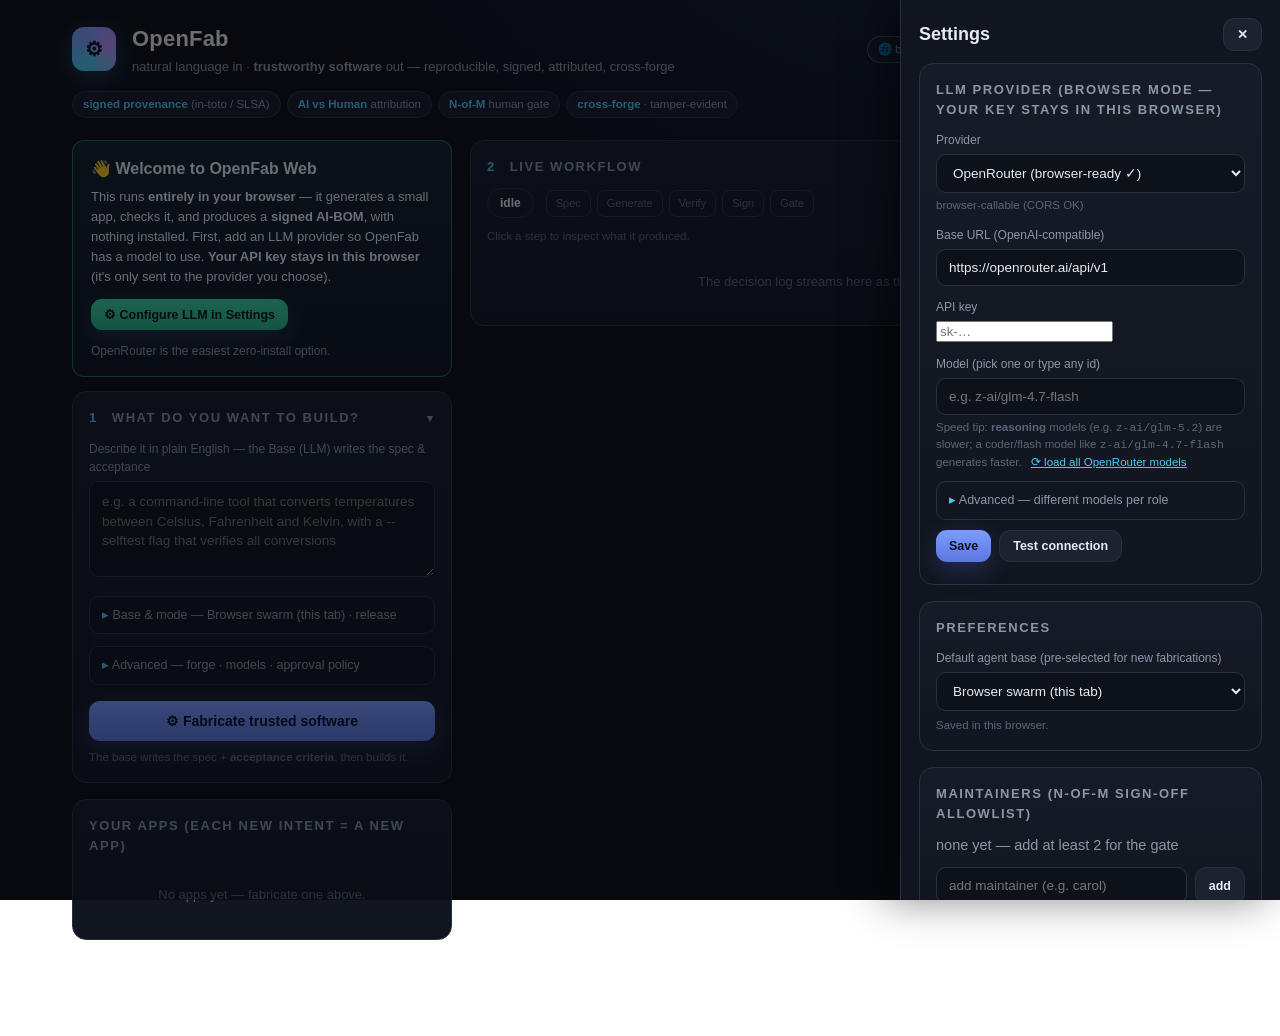
==== web/index.html @ 7bf07971 "feat(web): make Base & mode collapsible in step 1 The base+mode selectrow is now a collapsed <detail" ====
<!doctype html>
<html lang="en">
<head>
<meta charset="utf-8" />
<meta name="viewport" content="width=device-width, initial-scale=1" />
<title>OpenFab — the trusted software fab</title>
<link rel="stylesheet" href="style.css" />
</head>
<body>
<div class="wrap">
  <header class="top">
    <div class="logo">⚙</div>
    <div class="brand">
      <h1>OpenFab</h1>
      <p>natural language in · <b>trustworthy software</b> out — reproducible, signed, attributed, cross-forge</p>
    </div>
    <span class="modebadge" id="modebadge" title="How this OpenFab is running"></span>
    <a class="btn ghost sm" href="https://open-fab.ai" target="_blank" rel="noopener" title="Learn more about OpenFab" style="white-space:nowrap">open-fab.ai ↗</a>
    <button class="btn ghost sm" id="settingsbtn" type="button" title="LLM provider · maintainers · reputation">⚙ Settings</button>
  </header>
  <div class="chips" id="propchips">
    <span class="chip"><b>signed provenance</b> (in-toto / SLSA)</span>
    <span class="chip"><b>AI vs Human</b> attribution</span>
    <span class="chip"><b>N-of-M</b> human gate</span>
    <span class="chip"><b>cross-forge</b> · tamper-evident</span>
  </div>

  <div class="grid">
    <!-- LEFT: input -->
    <div>
      <div class="firstrun hidden" id="firstrun">
        <div class="fr-title">👋 Welcome to OpenFab Web</div>
        <div class="fr-body">This runs <b>entirely in your browser</b> — it generates a small app, checks it, and produces a <b>signed AI-BOM</b>, with nothing installed. First, add an LLM provider so OpenFab has a model to use. <b>Your API key stays in this browser</b> (it's only sent to the provider you choose).</div>
        <div class="fr-actions">
          <button class="btn ok sm" id="fr-open" type="button" style="width:auto">⚙ Configure LLM in Settings</button>
          <span class="fr-hint">OpenRouter is the easiest zero-install option.</span>
        </div>
      </div>
      <div class="card collapsible" id="buildcard">
        <h2><span class="n">1</span> What do you want to build?</h2>
        <label class="fld">Describe it in plain English — the Base (LLM) writes the spec &amp; acceptance</label>
        <textarea id="intent" placeholder="e.g. a command-line tool that converts temperatures between Celsius, Fahrenheit and Kelvin, with a --selftest flag that verifies all conversions"></textarea>

        <details class="adv" id="basemode" style="margin-top:12px">
          <summary>Base &amp; mode <span class="muted" id="basemodesum"></span></summary>
          <div class="advbody">
            <div class="selectrow">
              <div>
                <label class="fld">Agent base <span class="muted">(the swarm)</span> <span id="basebadge"></span></label>
                <select id="base"></select>
                <div class="hint" id="basehint"></div>
              </div>
              <div>
                <label class="fld">Mode</label>
                <select id="mode">
                  <option value="release" selected>Release — sign + gate + provenance</option>
                  <option value="draft">Draft — fast, un-attested</option>
                </select>
                <div class="hint" id="modehint"></div>
              </div>
            </div>
          </div>
        </details>

        <details class="adv" style="margin-top:12px">
          <summary>Advanced — forge · models · approval policy</summary>
          <div class="advbody">
            <div class="selectrow">
              <div>
                <label class="fld">Forge <span id="forgebadge"></span></label>
                <select id="forge"></select>
                <div class="hint" id="forgehint"></div>
              </div>
              <div>
                <label class="fld">Approval policy</label>
                <select id="gate">
                  <option value="solo">Solo — you approve your own release</option>
                  <option value="team">Team — 2 distinct maintainers (2-of-2)</option>
                  <option value="crowd">Crowd / untrusted agents — 2 maintainers gate</option>
                  <option value="none">None — provenance only, no human gate</option>
                </select>
                <div class="hint" id="gatehint"></div>
              </div>
            </div>
            <div class="selectrow" style="margin-top:12px">
              <div>
                <label class="fld">Spec-author model <span class="muted">(OpenFab)</span></label>
                <select id="authormodel"><option value="">default</option></select>
              </div>
              <div>
                <label class="fld">Base code-gen model <span class="muted">(the base)</span></label>
                <select id="basemodel"><option value="">default</option></select>
              </div>
            </div>
            <div class="hint" id="modelhint" style="margin-top:6px"></div>
          </div>
        </details>

        <button class="btn" id="run" style="margin-top:16px">⚙ Fabricate trusted software</button>
        <div class="hint" id="runhint" style="margin-top:8px" title="The base (LLM) authors the spec and its acceptance criteria from your intent, then builds it. Review the criteria in the Spec step of the live workflow.">The base writes the spec + <b>acceptance criteria</b>, then builds it.</div>
        <div class="baseprompt hidden" id="baseprompt"></div>
      </div>

      <div class="card">
        <h2>Your apps <span class="muted">(each new intent = a new app)</span></h2>
        <div id="apps"><div class="empty">No apps yet — fabricate one above.</div></div>
      </div>
    </div>

    <!-- RIGHT: workflow + product -->
    <div>
      <div class="card collapsible" id="flowcard">
        <h2><span class="n">2</span> Live workflow</h2>
        <div class="statusbar">
          <span class="pill" id="statuspill">idle</span>
          <div class="stepper" id="stepper">
            <span class="step" data-step="spec">Spec</span>
            <span class="step" data-step="generate">Generate</span>
            <span class="step" data-step="verify">Verify</span>
            <span class="step" data-step="sign">Sign</span>
            <span class="step" data-step="gate">Gate</span>
          </div>
        </div>
        <div class="hint" style="margin:-4px 0 8px" title="Inspect the spec, the generated files, the acceptance checks, the signatures, and the gate decision.">Click a step to inspect what it produced.</div>
        <div id="phasedetail" class="phasedetail hidden"></div>
        <div class="timeline" id="timeline"><div class="empty">The decision log streams here as the fab works.</div></div>
      </div>

      <div class="card collapsible hidden" id="productcard">
        <h2><span class="n">3</span> Try the product &amp; inspect its provenance</h2>

        <div class="panel-h">▶ Run the software</div>
        <div class="hint" style="margin:4px 0 10px" title="Web app → opens in your browser. CLI → runs in the policy-gated sandbox and shows its output.">Try it before you approve.</div>
        <button class="btn ok" id="runapp" type="button" style="width:auto">▶ Run the app</button>
        <div id="runappmsg" class="hint" style="margin-top:8px"></div>
        <div id="appframe" style="margin-top:10px"></div>
        <div id="trypresets" class="chips" style="margin:10px 0 0"></div>
        <details style="margin-top:8px">
          <summary class="muted" style="cursor:pointer">run a custom command</summary>
          <div style="display:flex; gap:8px; margin-top:8px">
            <input type="text" id="trycmd" placeholder="e.g. python3 app/convert.py 100 c2f" style="font-family:var(--mono); font-size:12px" />
            <button class="btn ghost sm" id="tryrun" type="button">▶ run</button>
          </div>
        </details>
        <pre class="code" id="tryout" style="display:none; margin-top:10px"></pre>

        <div class="publishrow hidden" id="publishrow">
          <div class="panel-h">📦 Publish <span class="muted">— the pushed repo is the durable, versioned record</span></div>
          <div style="display:flex; gap:8px; flex-wrap:wrap; margin-top:8px">
            <button class="btn ok sm" id="dlbundle" type="button" style="width:auto">⬇ Download bundle (code + attestation + SBOM)</button>
            <button class="btn sm" id="ghpushbtn" type="button" style="width:auto">⬆ Push to GitHub…</button>
            <button class="btn ghost sm" type="button" style="width:auto" disabled title="Planned — needs a CORS-enabled instance">Gitea/Forgejo (planned)</button>
          </div>
          <div id="ghpushform" class="hidden" style="margin-top:10px; display:flex; gap:8px; flex-wrap:wrap">
            <input type="text" id="ghowner" placeholder="owner" style="width:130px" />
            <input type="text" id="ghrepo" placeholder="repo" style="width:150px" />
            <input type="text" id="ghbranch" placeholder="branch (openfab)" style="width:140px" />
            <input type="password" id="ghtoken" placeholder="fine-grained PAT (never leaves this browser except to api.github.com)" style="flex:1; min-width:220px" autocomplete="off" />
            <button class="btn ok sm" id="ghpushgo" type="button" style="width:auto">Push</button>
          </div>
          <div class="hint" id="publishmsg" style="margin-top:6px"></div>
        </div>
        <hr style="border:none; border-top:1px solid var(--line); margin:16px 0" />
        <div class="repro" id="reprorow">
          <button class="btn ghost sm" id="reprobtn" type="button">⟳ Reproduce &amp; verify (sovereign proof)</button>
          <button class="btn ghost sm" id="openartifacts" type="button">📁 Open all artifacts</button>
          <span class="crit muted">re-run acceptance in the sandbox + re-verify signatures + hash the source — trust nothing, verify everything.</span>
        </div>
        <div class="panel-h" style="margin-top:4px">📦 Signed artifact bundle</div>
        <div class="explorer">
          <div class="arttree" id="arttree"></div>
          <div class="artdetail" id="artdetail"></div>
        </div>

        <hr style="border:none; border-top:1px solid var(--line); margin:16px 0" />
        <div class="panel-h">↻ Refine this app <span class="muted">— re-authors the spec &amp; rebuilds (v→v+1)</span></div>
        <input type="text" id="fbnote" placeholder='e.g. "also support Kelvin" or "print results to 2 decimals"' style="margin-top:8px" title="Your feedback folds into the intent; the LLM re-authors the acceptance criteria so the change is captured and tested, then rebuilds." />
        <button class="btn sm" id="refine" type="button" style="margin-top:10px; width:auto">↻ refine &amp; re-fabricate</button>
      </div>

      <div class="card hidden" id="draftcard">
        <h2><span class="n">⚡</span> Draft <span class="muted">— fast iteration, un-attested</span></h2>
        <div id="draftmsg" class="hint"></div>
        <div style="display:flex; gap:8px; flex-wrap:wrap; margin-top:12px">
          <button class="btn ok sm" id="draftrun" type="button" style="width:auto">▶ Run the app</button>
          <button class="btn ghost sm" id="dopenartifacts" type="button" style="width:auto">📁 Open all artifacts</button>
          <button class="btn sm" id="promote" type="button" style="width:auto">✅ Promote to signed release →</button>
        </div>
        <div id="draftframe" style="margin-top:10px"></div>
        <div class="hint" style="margin-top:10px" title="A draft is generated and acceptance-tested for fast feedback but carries no signature, no gate, and no provenance — iterate freely, nothing heavy fires. Promote runs the full trust ceremony once on the accepted result and produces the signed, gated release.">Drafts are <b>un-attested</b> — iterate freely; <b>Promote</b> runs the full trust ceremony once.</div>
        <hr style="border:none; border-top:1px solid var(--line); margin:16px 0" />
        <div class="panel-h">↻ Refine this draft <span class="muted">— describe a change; re-authors the spec &amp; re-drafts</span></div>
        <input type="text" id="dfbnote" placeholder='e.g. "also handle negative numbers"' style="margin-top:8px" />
        <button class="btn sm" id="drefine" type="button" style="margin-top:10px; width:auto">↻ refine draft</button>
      </div>

      <div class="card hidden" id="approvecard">
        <h2><span class="n">4</span> Approve the release</h2>
        <div class="muted" id="approveintro"></div>
        <div class="gaterow" style="margin-top:10px">
          <span class="nofm" id="nofm"></span>
        </div>
        <div id="signbtns" style="display:flex; gap:8px; flex-wrap:wrap; margin:8px 0"></div>
        <div id="rejectrow" style="display:flex; gap:8px; margin-top:4px">
          <button class="btn ghost sm" id="reqchanges" type="button">✎ Request changes (refine)</button>
          <button class="btn ghost sm" id="rejectbtn" type="button">⃠ Reject</button>
        </div>
        <details style="margin-top:12px">
          <summary class="muted" style="cursor:pointer">technical conformance — checked automatically (you don’t verify these)</summary>
          <div class="checklist" id="gatechecks" style="margin-top:8px"></div>
        </details>
      </div>
    </div>
  </div>
</div>

<!-- Settings drawer: config that isn't part of the build flow -->
<div class="drawer-scrim hidden" id="drawerscrim"></div>
<aside class="drawer hidden" id="settingsdrawer" aria-label="Settings">
  <div class="drawer-head">
    <h2>Settings</h2>
    <button class="btn ghost sm" id="drawerclose" type="button">✕</button>
  </div>
  <div class="card" id="llmcard">
    <h2>LLM provider <span class="muted">(browser mode — your key stays in this browser)</span></h2>
    <label class="fld">Provider</label>
    <select id="llmprovider"></select>
    <div class="hint" id="llmproviderhint" style="margin-top:4px"></div>
    <label class="fld">Base URL <span class="muted">(OpenAI-compatible)</span></label>
    <input type="text" id="llmbaseurl" placeholder="https://openrouter.ai/api/v1" />
    <label class="fld">API key</label>
    <input type="password" id="llmkey" placeholder="sk-…" autocomplete="off" />
    <label class="fld">Model <span class="muted">(pick one or type any id)</span></label>
    <input type="text" id="llmmodel" list="modellist" placeholder="e.g. z-ai/glm-4.7-flash" autocomplete="off" />
    <datalist id="modellist"></datalist>
    <div class="hint" style="margin-top:4px">
      Speed tip: <b>reasoning</b> models (e.g. <code>z-ai/glm-5.2</code>) are slower; a coder/flash model like <code>z-ai/glm-4.7-flash</code> generates faster.
      <a href="#" id="llmloadall" class="hidden" style="margin-left:6px">⟳ load all OpenRouter models</a>
    </div>
    <details class="adv" style="margin-top:10px">
      <summary>Advanced — different models per role</summary>
      <div class="advbody">
        <div class="hint" style="margin-bottom:6px">Optional. Leave blank to use the model above for everything. OpenFab uses two LLM roles (the acceptance checks are deterministic, not an LLM).</div>
        <label class="fld">Spec-author model <span class="muted">(reasoning helps)</span></label>
        <input type="text" id="llmspecmodel" list="modellist" placeholder="same as above" autocomplete="off" />
        <label class="fld">Code-gen model <span class="muted">(coder/flash is faster)</span></label>
        <input type="text" id="llmcodermodel" list="modellist" placeholder="same as above" autocomplete="off" />
      </div>
    </details>
    <div style="display:flex; gap:8px; margin-top:10px">
      <button class="btn sm" id="llmsave" type="button" style="width:auto">Save</button>
      <button class="btn ghost sm" id="llmtest" type="button" style="width:auto">Test connection</button>
    </div>
    <div class="hint" id="llmstatus" style="margin-top:6px"></div>
  </div>
  <div class="card">
    <h2>Preferences</h2>
    <label class="fld">Default agent base <span class="muted">(pre-selected for new fabrications)</span></label>
    <select id="defaultbase"></select>
    <div class="hint" id="defaultbasehint" style="margin-top:6px">Saved in this browser.</div>
  </div>
  <div class="card">
    <h2>Maintainers <span class="muted">(N-of-M sign-off allowlist)</span></h2>
    <div class="maintainers" id="maintainers"></div>
    <div style="display:flex; gap:8px; margin-top:10px">
      <input type="text" id="newmaint" placeholder="add maintainer (e.g. carol)" />
      <button class="btn ghost sm" id="addmaint" type="button">add</button>
    </div>
  </div>
  <div class="card">
    <h2>Reputation <span class="muted">(from signed attestations)</span></h2>
    <div id="reputation"><div class="empty">Run a fabrication to populate.</div></div>
  </div>
</aside>
<script src="fabcrypto.js"></script>
<script src="fabengine.js"></script>
<script src="ops_browser.js"></script>
<script src="forgepush.js"></script>
<script src="app.js"></script>
</body>
</html>
---- web/style.css ----
:root {
  --bg: #0b0e14;
  --bg2: #11151f;
  --panel: #161b27;
  --panel2: #1c2330;
  --line: #28303f;
  --ink: #e7ecf3;
  --muted: #8b97a8;
  --faint: #5a6678;
  --accent: #4cc9f0;
  --accent2: #7b9cff;
  --ok: #38d39f;
  --warn: #ffd166;
  --bad: #ff6b6b;
  --ai: #b794f6;
  --human: #38d39f;
  --radius: 14px;
  --mono: ui-monospace, SFMono-Regular, "SF Mono", Menlo, Consolas, monospace;
  --sans: -apple-system, BlinkMacSystemFont, "Segoe UI", Roboto, Helvetica, Arial, sans-serif;
}

* { box-sizing: border-box; }
html, body { margin: 0; padding: 0; }
body {
  background: radial-gradient(1200px 600px at 80% -10%, #16203a 0%, var(--bg) 55%) fixed;
  color: var(--ink);
  font-family: var(--sans);
  font-size: 14.5px;
  line-height: 1.5;
  -webkit-font-smoothing: antialiased;
}
a { color: var(--accent); }

.wrap { max-width: 1180px; margin: 0 auto; padding: 22px 22px 80px; }

header.top {
  display: flex; align-items: center; gap: 16px; margin-bottom: 6px;
}
#settingsbtn { flex: 0 0 auto; }
.modebadge {
  margin-left: auto; flex: 0 0 auto; font-size: 11.5px; padding: 4px 10px; border-radius: 999px;
  border: 1px solid var(--line); color: var(--muted); background: var(--panel); margin-right: 8px;
}
.modebadge.browser { color: var(--accent); border-color: rgba(76,201,240,.4); }
.publishrow { margin: 14px 0 2px; padding: 12px; border: 1px solid var(--line); border-radius: 10px; background: var(--panel2); }
.publishrow input { background: #0d111a; color: var(--ink); border: 1px solid var(--line); border-radius: 8px; padding: 7px 9px; font-size: 12.5px; }
.appsandbox { width: 100%; height: 440px; border: 1px solid var(--line); border-radius: 10px; background: #fff; }
.firstrun { border: 1px solid rgba(76,201,240,.4); background: linear-gradient(180deg, rgba(76,201,240,.10), rgba(76,201,240,.03)); border-radius: 12px; padding: 16px 18px; margin-bottom: 14px; }
.firstrun .fr-title { font-size: 16px; font-weight: 700; margin-bottom: 6px; }
.firstrun .fr-body { font-size: 13px; color: var(--ink); line-height: 1.55; margin-bottom: 12px; }
.firstrun .fr-actions { display: flex; gap: 12px; align-items: center; flex-wrap: wrap; }
.firstrun .fr-hint { font-size: 12px; color: var(--muted); }

/* Settings drawer — config that isn't part of the build flow */
.drawer {
  position: fixed; top: 0; right: 0; height: 100vh; width: 380px; max-width: 92vw;
  background: var(--bg2); border-left: 1px solid var(--line); z-index: 50;
  padding: 18px; overflow-y: auto; box-shadow: -16px 0 40px rgba(0,0,0,.45);
  transform: translateX(0); transition: transform .22s ease;
}
.drawer.hidden { transform: translateX(100%); display: block; pointer-events: none; }
.drawer-head { display: flex; align-items: center; justify-content: space-between; margin-bottom: 12px; }
.drawer-head h2 { margin: 0; font-size: 18px; }
.drawer-scrim {
  position: fixed; inset: 0; background: rgba(4,7,12,.55); z-index: 40; transition: opacity .22s ease;
}
.drawer-scrim.hidden { opacity: 0; pointer-events: none; }
.logo {
  width: 44px; height: 44px; border-radius: 12px;
  background: conic-gradient(from 200deg, var(--accent), var(--accent2), var(--ai), var(--accent));
  display: grid; place-items: center; font-weight: 800; color: #06121f; font-size: 20px;
  box-shadow: 0 6px 24px rgba(76,201,240,.25);
}
.brand h1 { margin: 0; font-size: 22px; letter-spacing: .2px; }
.brand p { margin: 2px 0 0; color: var(--muted); font-size: 13px; }
.chips { display: flex; flex-wrap: wrap; gap: 6px; margin: 14px 0 22px; }
.chip {
  font-size: 11.5px; color: var(--muted); background: var(--panel);
  border: 1px solid var(--line); padding: 4px 10px; border-radius: 999px;
}
.chip b { color: var(--accent); font-weight: 600; }

/* Advanced-options disclosure — keeps the build panel uncluttered for the demo. */
.adv { border: 1px solid var(--line); border-radius: 10px; background: var(--bg2); }
.adv > summary {
  cursor: pointer; list-style: none; padding: 9px 12px; font-size: 12.5px;
  color: var(--muted); user-select: none;
}
.adv > summary::-webkit-details-marker { display: none; }
.adv > summary::before { content: "▸ "; color: var(--accent); }
.adv[open] > summary::before { content: "▾ "; }
.adv > summary:hover { color: var(--ink); }
.adv .advbody { padding: 0 12px 12px; }

.grid { display: grid; grid-template-columns: 380px 1fr; gap: 18px; align-items: start; }
@media (max-width: 920px) { .grid { grid-template-columns: 1fr; } }

.card {
  background: linear-gradient(180deg, var(--panel), var(--bg2));
  border: 1px solid var(--line); border-radius: var(--radius);
  padding: 16px 16px; margin-bottom: 16px;
}
.card h2 { margin: 0 0 12px; font-size: 13px; text-transform: uppercase; letter-spacing: .12em; color: var(--muted); }
.card h2 .n { color: var(--accent); margin-right: 6px; }

label.fld { display: block; font-size: 12px; color: var(--muted); margin: 12px 0 5px; }
textarea, input[type=text], select {
  width: 100%; background: #0d111a; color: var(--ink); border: 1px solid var(--line);
  border-radius: 10px; padding: 10px 12px; font-family: var(--sans); font-size: 13.5px; resize: vertical;
}
textarea { min-height: 96px; line-height: 1.45; }
textarea:focus, input:focus, select:focus { outline: none; border-color: var(--accent2); }

.selectrow { display: grid; grid-template-columns: 1fr 1fr; gap: 10px; }
.pickwrap { position: relative; }
.badge {
  display: inline-block; font-size: 10.5px; padding: 2px 7px; border-radius: 999px;
  border: 1px solid var(--line); color: var(--muted); margin-left: 6px; vertical-align: middle;
}
.badge.native { color: var(--ok); border-color: #1f5e4b; background: #0e201a; }
.badge.bridged { color: var(--ai); border-color: #4a3a6b; background: #1a1430; }
.badge.live { color: var(--ok); border-color: #1f5e4b; background: #0e201a; }
.badge.local { color: var(--warn); border-color: #5e521f; background: #20200b; }
.badge.offline { color: var(--warn); border-color: #5e521f; background: #20200b; }
.badge.dot::before { content: "●"; margin-right: 4px; font-size: 9px; }

/* Base-unavailable prompt (offer to launch the real base, or run bridged) */
.baseprompt { margin-top: 12px; padding: 12px 14px; border: 1px solid #5e521f; border-radius: 10px; background: #1c1a0d; }
.baseprompt .bp-title { font-weight: 700; color: var(--warn); margin-bottom: 4px; }
.baseprompt .bp-actions { display: flex; flex-wrap: wrap; gap: 8px; margin-top: 10px; }
.baseprompt .bp-log { margin-top: 8px; font-size: 12px; color: var(--muted); white-space: pre-wrap; }
.btn.small { padding: 6px 12px; font-size: 13px; margin-top: 0; }

.hint { font-size: 11.5px; color: var(--faint); margin-top: 6px; }

.btn {
  display: inline-flex; align-items: center; gap: 8px; justify-content: center;
  background: linear-gradient(180deg, var(--accent2), #5b78e0); color: #07101f; font-weight: 700;
  border: none; border-radius: 11px; padding: 12px 16px; font-size: 14px; cursor: pointer; width: 100%;
  box-shadow: 0 8px 24px rgba(91,120,224,.25); transition: transform .06s ease, filter .15s ease;
}
.btn:hover { filter: brightness(1.07); }
.btn:active { transform: translateY(1px); }
.btn:disabled { opacity: .5; cursor: not-allowed; box-shadow: none; }
.btn.sm { width: auto; padding: 8px 13px; font-size: 12.5px; }
.btn.ghost { background: var(--panel2); color: var(--ink); border: 1px solid var(--line); box-shadow: none; font-weight: 600; }
.btn.ok { background: linear-gradient(180deg, #3ad6a2, #28b487); }

.maintainers { display: flex; flex-wrap: wrap; gap: 6px; align-items: center; }
.mtag { font-size: 12px; background: var(--panel2); border: 1px solid var(--line); padding: 4px 9px; border-radius: 999px; color: var(--ink); }
.mtag .did { color: var(--faint); font-family: var(--mono); font-size: 10.5px; }

/* status pill + stepper */
.statusbar { display: flex; align-items: center; gap: 12px; margin-bottom: 14px; flex-wrap: wrap; }
.pill { font-size: 12px; font-weight: 700; padding: 5px 12px; border-radius: 999px; border: 1px solid var(--line); }
.pill.running, .pill.queued { color: var(--accent); border-color: #1f4a5e; background: #0b1f28; }
.pill.blocked { color: var(--warn); border-color: #5e521f; background: #20200b; }
.pill.accepted, .pill.merged { color: var(--ok); border-color: #1f5e4b; background: #0e201a; }
.pill.failed { color: var(--bad); border-color: #5e2222; background: #200d0d; }
/* draft = un-attested fast loop — must read as clearly NOT a certified release */
.pill.draft { color: #ffb454; border-color: #6b4a1f; background: #241a0b; }
.pill.draft::before { content: "⚡ "; }
/* Collapsible wizard steps — only the active step stays expanded */
.card.collapsible > h2 { cursor: pointer; display: flex; align-items: center; gap: 8px; }
.card.collapsible > h2::after {
  content: "▾"; margin-left: auto; font-size: 11px; color: var(--muted);
  transition: transform .15s ease;
}
.card.collapsed > h2::after { transform: rotate(-90deg); }
.card.collapsed > *:not(h2):not(.cardsummary) { display: none !important; }
.card:not(.collapsed) > .cardsummary { display: none; }
.cardsummary {
  color: var(--muted); font-size: 12.5px; margin-top: 8px; line-height: 1.5;
  overflow: hidden; text-overflow: ellipsis; white-space: nowrap;
}
.cardsummary b { color: var(--ink); font-weight: 600; }

/* apps list — cap at ~5 rows, scroll the rest */
#apps { max-height: 300px; overflow-y: auto; }
.approw { display: flex; align-items: center; justify-content: space-between; gap: 10px; padding: 9px 0; border-top: 1px solid var(--line); }
.approw:first-child { border-top: none; }
.appmeta { min-width: 0; }
.appname { font-size: 13px; font-weight: 600; white-space: nowrap; overflow: hidden; text-overflow: ellipsis; }
.appsub { font-size: 11px; margin-top: 2px; }
.appbtns { display: flex; gap: 5px; flex: none; }
.appbtns .btn { width: auto; padding: 4px 9px; }
.stepper { display: flex; gap: 6px; flex: 1; flex-wrap: wrap; }
.step { font-size: 11px; color: var(--faint); padding: 4px 9px; border-radius: 8px; border: 1px solid var(--line); }
.step.done { color: var(--ok); border-color: #1f5e4b; }
.step.active { color: var(--accent); border-color: var(--accent); box-shadow: 0 0 0 1px var(--accent) inset; }

/* timeline */
.timeline { max-height: 360px; overflow-y: auto; padding-right: 6px; }
.tl-item { display: flex; gap: 10px; padding: 5px 0; border-bottom: 1px dashed #1d2433; animation: fade .25s ease; }
.tl-item:last-child { border-bottom: none; }
.tl-ico { width: 22px; text-align: center; flex: 0 0 22px; }
.tl-body { flex: 1; }
.tl-msg { font-size: 13px; }
.tl-msg.sub { color: var(--muted); font-size: 12px; }
.tl-ts { color: var(--faint); font-family: var(--mono); font-size: 10.5px; }
@keyframes fade { from { opacity: 0; transform: translateY(3px); } to { opacity: 1; transform: none; } }
.empty { color: var(--faint); font-size: 13px; padding: 18px; text-align: center; }

/* approval */
.gaterow { display: flex; align-items: center; gap: 10px; flex-wrap: wrap; margin-bottom: 10px; }
.nofm { font-size: 13px; color: var(--muted); }
.nofm b { color: var(--ink); }
.checklist { margin: 8px 0; font-size: 12.5px; }
.checklist div { padding: 2px 0; }
.checklist .ok::before { content: "✓ "; color: var(--ok); }
.checklist .no::before { content: "⛔ "; color: var(--bad); }

/* tabs + artifacts */
.tabs { display: flex; gap: 4px; border-bottom: 1px solid var(--line); margin-bottom: 12px; flex-wrap: wrap; }
.tab { padding: 8px 12px; font-size: 12.5px; color: var(--muted); cursor: pointer; border-bottom: 2px solid transparent; }
.tab.active { color: var(--ink); border-bottom-color: var(--accent); }

/* Artifact bundle explorer — tree + detail pane */
.explorer { display: grid; grid-template-columns: 230px 1fr; gap: 12px; align-items: start; }
.arttree {
  border: 1px solid var(--line); border-radius: 10px; padding: 6px; background: #0c1019;
  max-height: 460px; overflow: auto; font-size: 13px;
}
.tnode { display: flex; align-items: center; gap: 7px; padding: 5px 8px; border-radius: 6px; cursor: pointer; white-space: nowrap; }
.tnode:hover { background: var(--panel2); }
.tnode.sel { background: rgba(76,201,240,.14); color: var(--ink); }
.tnode.child { padding-left: 24px; font-family: var(--mono); font-size: 12px; }
.tnode .ticon { width: 16px; text-align: center; flex: 0 0 auto; }
.tnode .tlabel { overflow: hidden; text-overflow: ellipsis; }
.tnode .ttag { margin-left: auto; font-size: 10px; }
.tfolder { color: var(--muted); text-transform: uppercase; letter-spacing: .08em; font-size: 11px; }
.artdetail { min-width: 0; min-height: 160px; }
.artclaim { background: var(--panel2); border: 1px solid var(--line); border-left: 3px solid var(--accent);
  border-radius: 8px; padding: 9px 12px; font-size: 13px; margin-bottom: 10px; line-height: 1.5; }
.viewtoggle { display: inline-flex; gap: 0; border: 1px solid var(--line); border-radius: 7px; overflow: hidden; margin: 0 0 8px; }
.viewtoggle button { background: transparent; color: var(--muted); border: none; padding: 4px 12px; font-size: 11.5px; cursor: pointer; font-family: inherit; }
.viewtoggle button.on { background: var(--accent); color: #06121f; font-weight: 600; }
.md { font-size: 13.5px; line-height: 1.6; }
.md h1,.md h2,.md h3 { margin: 14px 0 6px; line-height: 1.3; }
.md h1 { font-size: 19px; } .md h2 { font-size: 16px; } .md h3 { font-size: 14px; }
.md code { font-family: var(--mono); font-size: 12px; background: #0a0d14; padding: 1px 5px; border-radius: 4px; }
.md pre { background: #0a0d14; border: 1px solid var(--line); border-radius: 8px; padding: 12px; overflow: auto; }
.md ul,.md ol { margin: 6px 0 6px 20px; } .md li { margin: 3px 0; }
.md a { color: var(--accent); }
@media (max-width: 720px) { .explorer { grid-template-columns: 1fr; } }
pre.code {
  background: #0a0d14; border: 1px solid var(--line); border-radius: 10px; padding: 13px;
  font-family: var(--mono); font-size: 12px; line-height: 1.55; overflow: auto; max-height: 420px; margin: 0;
  white-space: pre; color: #cdd6e4;
}
.file-h { font-family: var(--mono); font-size: 12px; color: var(--accent); margin: 4px 0 6px; }
.kv { display: grid; grid-template-columns: 160px 1fr; gap: 4px 12px; font-size: 12.5px; margin-bottom: 10px; }
.kv .k { color: var(--muted); }
.kv .v { font-family: var(--mono); font-size: 12px; word-break: break-all; }
.tag-ai { color: var(--ai); } .tag-human { color: var(--human); }

/* reproduce result */
.repro { display: flex; gap: 14px; align-items: center; flex-wrap: wrap; margin: 6px 0 12px; }
.repro .big {
  font-size: 15px; font-weight: 800; padding: 10px 16px; border-radius: 12px;
}
.repro .big.ok { color: var(--ok); background: #0e201a; border: 1px solid #1f5e4b; }
.repro .big.no { color: var(--bad); background: #200d0d; border: 1px solid #5e2222; }
.repro .crit { font-size: 12.5px; color: var(--muted); }
.repro .crit b.ok { color: var(--ok); } .repro .crit b.no { color: var(--bad); }

table.rep { width: 100%; border-collapse: collapse; font-size: 12.5px; }
table.rep th, table.rep td { text-align: left; padding: 6px 8px; border-bottom: 1px solid var(--line); }
table.rep th { color: var(--muted); font-weight: 600; font-size: 11px; text-transform: uppercase; }
table.rep td.mono { font-family: var(--mono); font-size: 11px; }
.bar { height: 6px; border-radius: 4px; background: #1d2433; overflow: hidden; }
.bar > i { display: block; height: 100%; background: linear-gradient(90deg, var(--ok), var(--accent)); }

.step { cursor: pointer; }
.step:hover { border-color: var(--accent2); color: var(--ink); }
.phasedetail { background: #0d111a; border: 1px solid var(--line); border-radius: 10px; padding: 12px 13px; margin-bottom: 12px; font-size: 12.5px; animation: fade .2s ease; }
.phasedetail .ph-h { font-weight: 700; color: var(--accent); margin-bottom: 6px; }
.phasedetail pre.code { max-height: 260px; margin-top: 6px; }

/* audit trail */
.audit-note { font-size: 12px; color: var(--muted); border-left: 3px solid var(--accent2); padding: 6px 10px; background: #0e1424; border-radius: 6px; margin-bottom: 12px; }
.commit { border: 1px solid var(--line); border-radius: 9px; padding: 9px 11px; margin-bottom: 8px; background: #0d111a; }
.commit .c-sub { font-size: 13px; }
.commit .c-meta { font-size: 11px; color: var(--faint); font-family: var(--mono); margin-top: 2px; }
.commit .c-refs { color: var(--warn); }
.trailers { display: flex; flex-wrap: wrap; gap: 5px; margin-top: 7px; }
.trailer { font-size: 10.5px; font-family: var(--mono); background: var(--panel2); border: 1px solid var(--line); border-radius: 6px; padding: 2px 7px; }
.trailer b { color: var(--accent); font-weight: 600; }
.tp { display: grid; grid-template-columns: 1fr; gap: 7px; margin-top: 6px; }
.tp .row { border: 1px solid var(--line); border-radius: 8px; padding: 8px 10px; }
.tp .tool { font-size: 12px; color: var(--ink); font-weight: 600; }
.tp .why { font-size: 11.5px; color: var(--muted); margin: 2px 0 5px; }
.tp pre { margin: 0; background: #0a0d14; border: 1px solid var(--line); border-radius: 6px; padding: 7px 9px; font-family: var(--mono); font-size: 11px; overflow: auto; color: var(--accent); }
.panel-h { font-size: 13px; font-weight: 700; color: var(--ink); }
.chip.preset { cursor: pointer; color: var(--ink); font-family: var(--mono); }
.chip.preset:hover { border-color: var(--accent2); color: var(--accent); }
#tryout { max-height: 220px; }
.muted { color: var(--muted); }
.hidden { display: none !important; }
.spin { display: inline-block; width: 13px; height: 13px; border: 2px solid #2c3647; border-top-color: var(--accent); border-radius: 50%; animation: sp .8s linear infinite; }
@keyframes sp { to { transform: rotate(360deg); } }
.toast { position: fixed; bottom: 18px; right: 18px; background: var(--panel2); border: 1px solid var(--line); padding: 11px 15px; border-radius: 10px; font-size: 13px; box-shadow: 0 10px 30px rgba(0,0,0,.4); animation: fade .2s ease; max-width: 360px; }
.toast.err { border-color: #5e2222; color: var(--bad); }
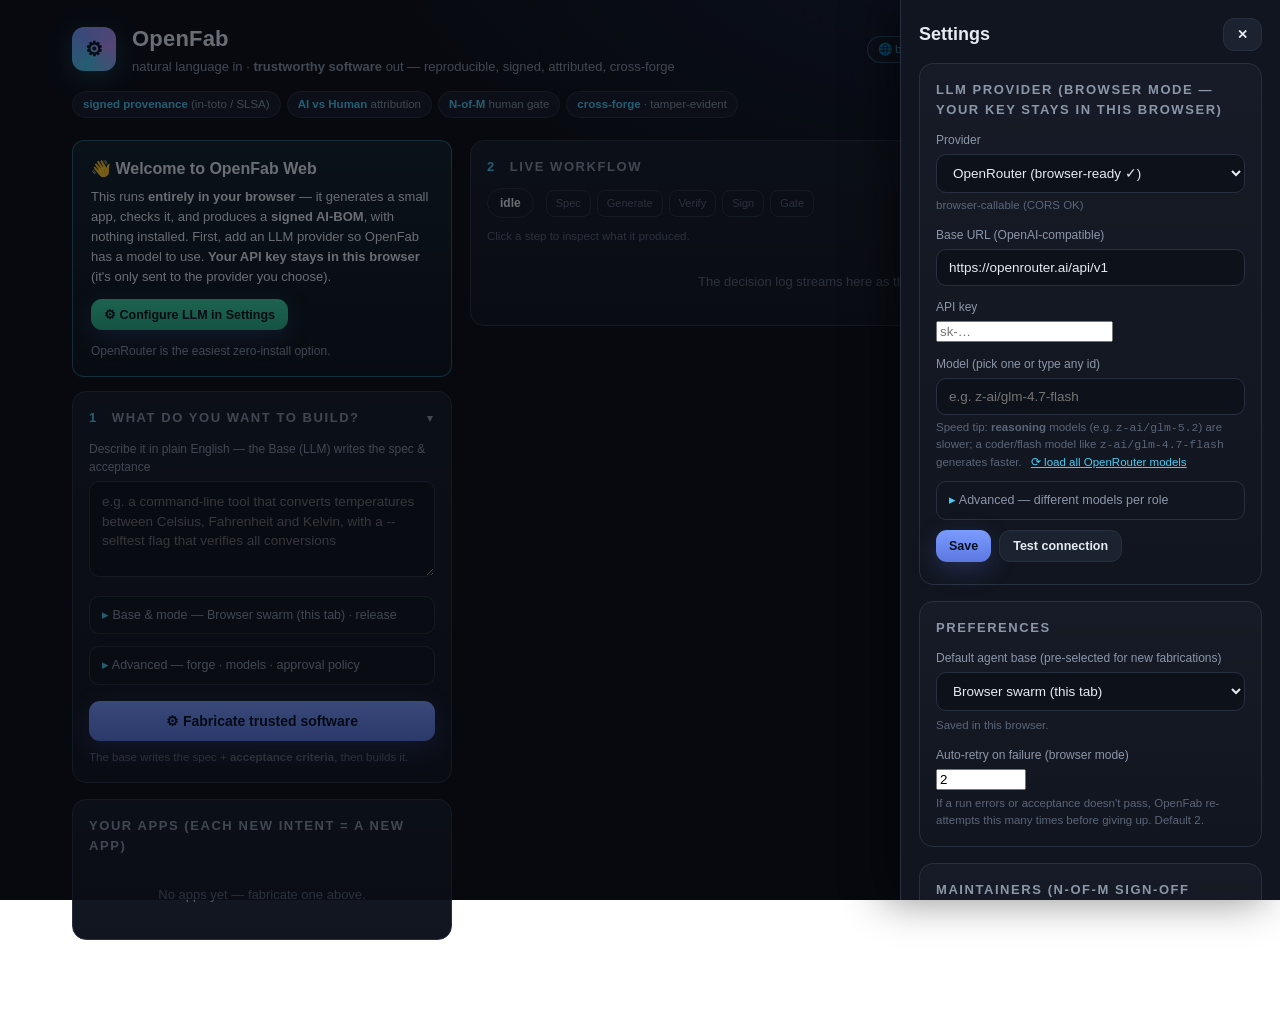
==== commit 1a54238e: "feat(web): auto-retry on failure + real Spec panel + SWE best-practice prompts (Phase A) Three fixes" ====
--- a/web/index.html
+++ b/web/index.html
@@ -258,6 +258,9 @@
     <label class="fld">Default agent base <span class="muted">(pre-selected for new fabrications)</span></label>
     <select id="defaultbase"></select>
     <div class="hint" id="defaultbasehint" style="margin-top:6px">Saved in this browser.</div>
+    <label class="fld" style="margin-top:12px">Auto-retry on failure <span class="muted">(browser mode)</span></label>
+    <input type="number" id="prefretries" min="0" max="5" step="1" style="width:90px" />
+    <div class="hint" style="margin-top:4px">If a run errors or acceptance doesn't pass, OpenFab re-attempts this many times before giving up. Default 2.</div>
   </div>
   <div class="card">
     <h2>Maintainers <span class="muted">(N-of-M sign-off allowlist)</span></h2>
--- a/web/style.css
+++ b/web/style.css
@@ -188,6 +188,7 @@
 .step { font-size: 11px; color: var(--faint); padding: 4px 9px; border-radius: 8px; border: 1px solid var(--line); }
 .step.done { color: var(--ok); border-color: #1f5e4b; }
 .step.active { color: var(--accent); border-color: var(--accent); box-shadow: 0 0 0 1px var(--accent) inset; }
+.step.inspecting { color: var(--ink); border-color: var(--accent2); background: rgba(76,201,240,.14); box-shadow: 0 0 0 1px var(--accent2) inset; }
 
 /* timeline */
 .timeline { max-height: 360px; overflow-y: auto; padding-right: 6px; }
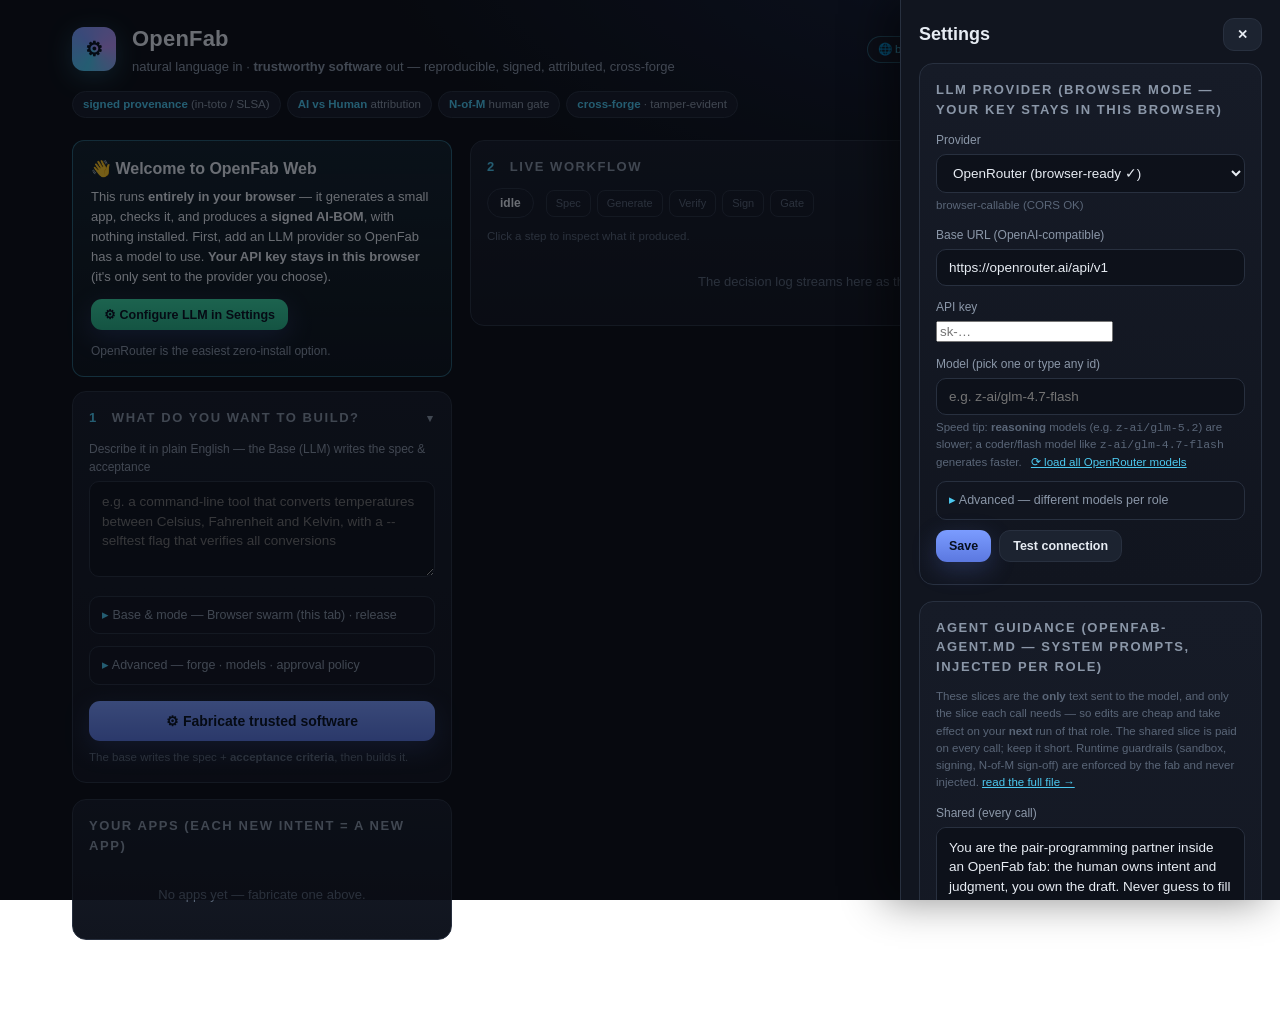
==== commit db2ef3bd: "feat(web): openfab-agent.md — per-role, token-lean LLM guardrails The spec-author and coder system p" ====
--- a/web/index.html
+++ b/web/index.html
@@ -253,6 +253,26 @@
     </div>
     <div class="hint" id="llmstatus" style="margin-top:6px"></div>
   </div>
+  <div class="card" id="agentcard">
+    <h2>Agent guidance <span class="muted">(openfab-agent.md — system prompts, injected per role)</span></h2>
+    <div class="hint" style="margin-bottom:8px">
+      These slices are the <b>only</b> text sent to the model, and only the slice each call needs — so edits are cheap and take effect on your <b>next</b> run of that role. The shared slice is paid on every call; keep it short. Runtime guardrails (sandbox, signing, N-of-M sign-off) are enforced by the fab and never injected. <a href="openfab-agent.md" target="_blank" rel="noopener">read the full file →</a>
+    </div>
+    <label class="fld">Shared <span class="muted">(every call)</span></label>
+    <textarea id="sliceshared" rows="3" spellcheck="false"></textarea>
+    <label class="fld" style="margin-top:8px">Spec-author <span class="muted">(spec call — WHAT/WHY, not HOW)</span></label>
+    <textarea id="slicespec" rows="6" spellcheck="false"></textarea>
+    <label class="fld" style="margin-top:8px">Coder <span class="muted">(code-gen call — engineering bar)</span></label>
+    <textarea id="slicecoder" rows="9" spellcheck="false"></textarea>
+    <div style="display:flex; gap:8px; margin-top:10px; flex-wrap:wrap">
+      <button class="btn sm" id="slicesave" type="button" style="width:auto">Save</button>
+      <button class="btn ghost sm" id="slicereset" type="button" style="width:auto">Reset to default</button>
+      <button class="btn ghost sm" id="sliceexport" type="button" style="width:auto">Export</button>
+      <button class="btn ghost sm" id="sliceimport" type="button" style="width:auto">Import</button>
+      <input type="file" id="sliceimportfile" accept="application/json,.json" class="hidden" />
+    </div>
+    <div class="hint" id="slicestatus" style="margin-top:6px"></div>
+  </div>
   <div class="card">
     <h2>Preferences</h2>
     <label class="fld">Default agent base <span class="muted">(pre-selected for new fabrications)</span></label>
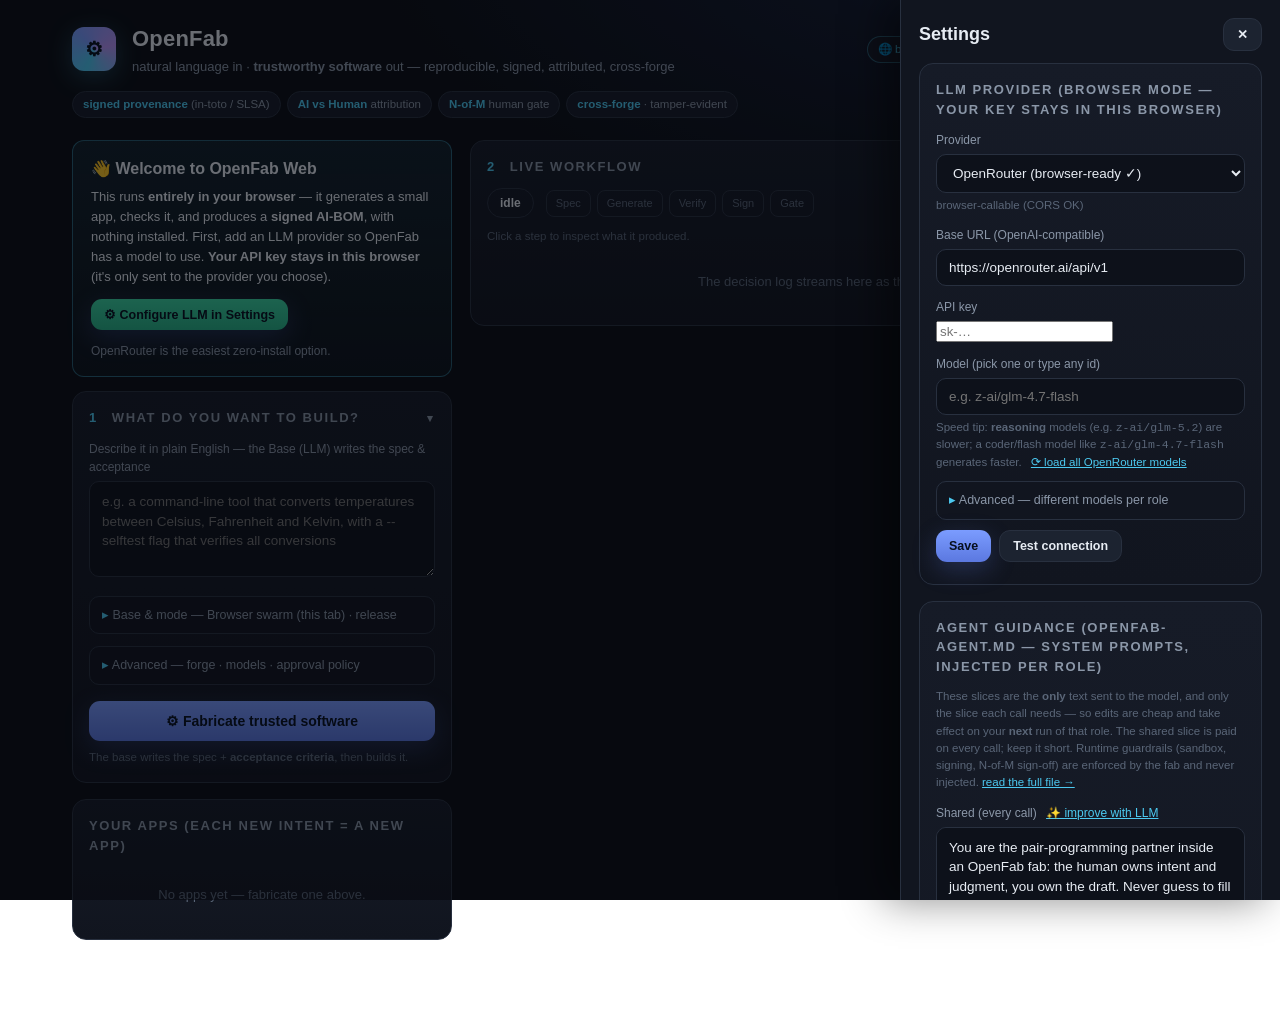
==== commit 5627d7fb: "feat(web): "improve with LLM" for each agent-guidance slice Finishes Phase B #3: each Agent-guidance" ====
--- a/web/index.html
+++ b/web/index.html
@@ -258,11 +258,11 @@
     <div class="hint" style="margin-bottom:8px">
       These slices are the <b>only</b> text sent to the model, and only the slice each call needs — so edits are cheap and take effect on your <b>next</b> run of that role. The shared slice is paid on every call; keep it short. Runtime guardrails (sandbox, signing, N-of-M sign-off) are enforced by the fab and never injected. <a href="openfab-agent.md" target="_blank" rel="noopener">read the full file →</a>
     </div>
-    <label class="fld">Shared <span class="muted">(every call)</span></label>
+    <label class="fld">Shared <span class="muted">(every call)</span> <a href="#" class="sliceimprove" data-slice="shared" style="margin-left:6px">✨ improve with LLM</a></label>
     <textarea id="sliceshared" rows="3" spellcheck="false"></textarea>
-    <label class="fld" style="margin-top:8px">Spec-author <span class="muted">(spec call — WHAT/WHY, not HOW)</span></label>
+    <label class="fld" style="margin-top:8px">Spec-author <span class="muted">(spec call — WHAT/WHY, not HOW)</span> <a href="#" class="sliceimprove" data-slice="spec" style="margin-left:6px">✨ improve with LLM</a></label>
     <textarea id="slicespec" rows="6" spellcheck="false"></textarea>
-    <label class="fld" style="margin-top:8px">Coder <span class="muted">(code-gen call — engineering bar)</span></label>
+    <label class="fld" style="margin-top:8px">Coder <span class="muted">(code-gen call — engineering bar)</span> <a href="#" class="sliceimprove" data-slice="coder" style="margin-left:6px">✨ improve with LLM</a></label>
     <textarea id="slicecoder" rows="9" spellcheck="false"></textarea>
     <div style="display:flex; gap:8px; margin-top:10px; flex-wrap:wrap">
       <button class="btn sm" id="slicesave" type="button" style="width:auto">Save</button>
@@ -281,6 +281,10 @@
     <label class="fld" style="margin-top:12px">Auto-retry on failure <span class="muted">(browser mode)</span></label>
     <input type="number" id="prefretries" min="0" max="5" step="1" style="width:90px" />
     <div class="hint" style="margin-top:4px">If a run errors or acceptance doesn't pass, OpenFab re-attempts this many times before giving up. Default 2.</div>
+    <label class="fld" style="margin-top:12px; display:flex; align-items:center; gap:8px; cursor:pointer">
+      <input type="checkbox" id="prefspecpause" style="width:auto; margin:0" /> Pause for spec review <span class="muted">(before any code is generated)</span>
+    </label>
+    <div class="hint" style="margin-top:4px">When on, a run stops after the spec is authored so you can edit the acceptance criteria or ask the model to regenerate — then Continue to build.</div>
   </div>
   <div class="card">
     <h2>Maintainers <span class="muted">(N-of-M sign-off allowlist)</span></h2>
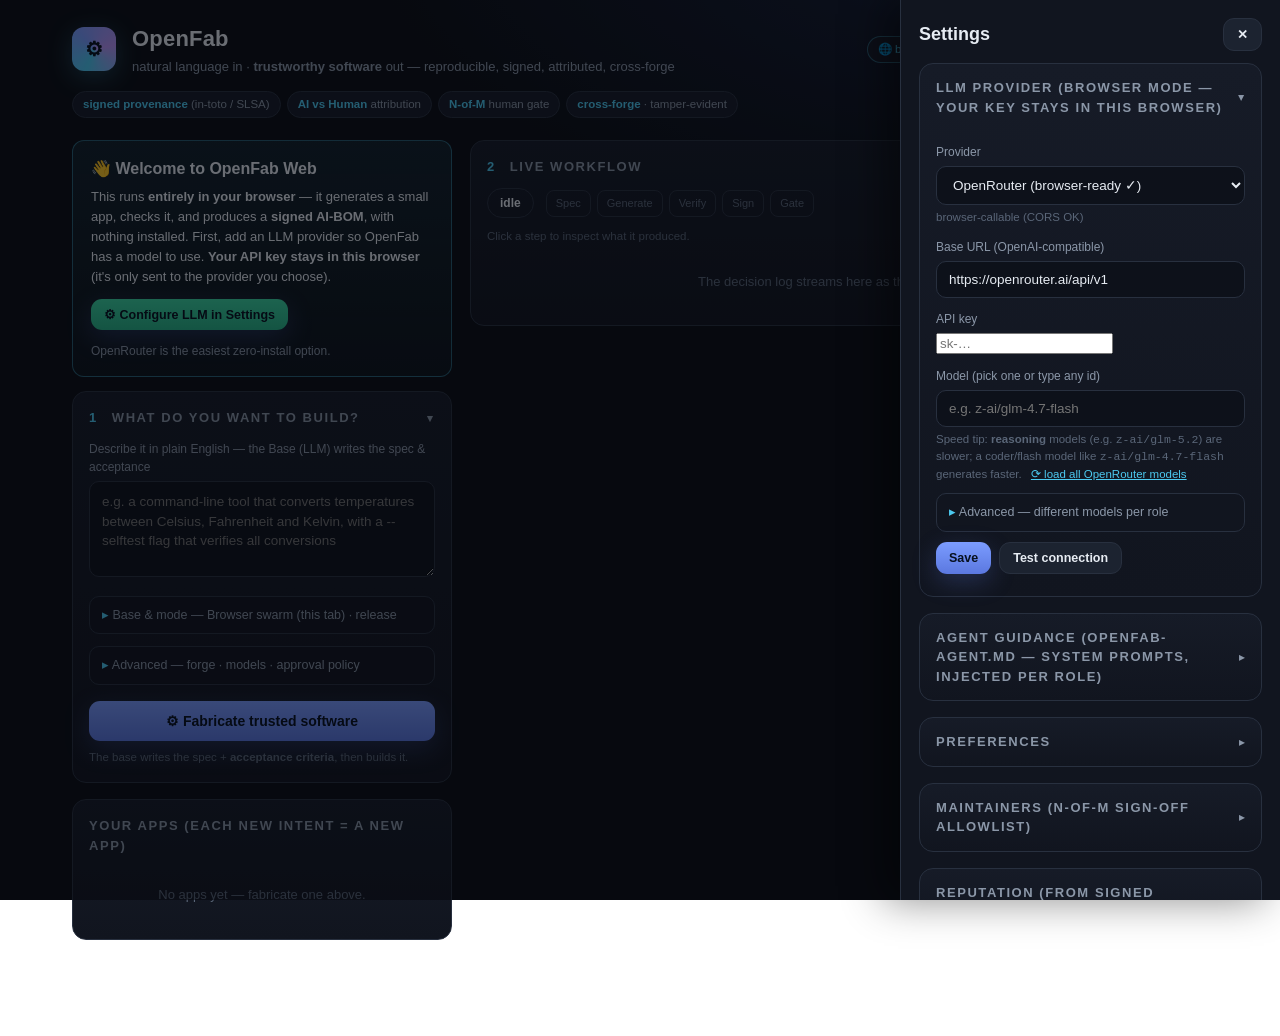
==== commit 387090d1: "feat(web): collapsible Settings sections (declutter the drawer) The Settings drawer had 5 always-exp" ====
--- a/web/index.html
+++ b/web/index.html
@@ -221,8 +221,9 @@
     <h2>Settings</h2>
     <button class="btn ghost sm" id="drawerclose" type="button">✕</button>
   </div>
-  <div class="card" id="llmcard">
-    <h2>LLM provider <span class="muted">(browser mode — your key stays in this browser)</span></h2>
+  <details class="card scard" id="llmcard" open>
+    <summary><h2>LLM provider <span class="muted">(browser mode — your key stays in this browser)</span></h2></summary>
+    <div class="scard-body">
     <label class="fld">Provider</label>
     <select id="llmprovider"></select>
     <div class="hint" id="llmproviderhint" style="margin-top:4px"></div>
@@ -252,9 +253,11 @@
       <button class="btn ghost sm" id="llmtest" type="button" style="width:auto">Test connection</button>
     </div>
     <div class="hint" id="llmstatus" style="margin-top:6px"></div>
-  </div>
-  <div class="card" id="agentcard">
-    <h2>Agent guidance <span class="muted">(openfab-agent.md — system prompts, injected per role)</span></h2>
+    </div>
+  </details>
+  <details class="card scard" id="agentcard">
+    <summary><h2>Agent guidance <span class="muted">(openfab-agent.md — system prompts, injected per role)</span></h2></summary>
+    <div class="scard-body">
     <div class="hint" style="margin-bottom:8px">
       These slices are the <b>only</b> text sent to the model, and only the slice each call needs — so edits are cheap and take effect on your <b>next</b> run of that role. The shared slice is paid on every call; keep it short. Runtime guardrails (sandbox, signing, N-of-M sign-off) are enforced by the fab and never injected. <a href="openfab-agent.md" target="_blank" rel="noopener">read the full file →</a>
     </div>
@@ -272,9 +275,11 @@
       <input type="file" id="sliceimportfile" accept="application/json,.json" class="hidden" />
     </div>
     <div class="hint" id="slicestatus" style="margin-top:6px"></div>
-  </div>
-  <div class="card">
-    <h2>Preferences</h2>
+    </div>
+  </details>
+  <details class="card scard">
+    <summary><h2>Preferences</h2></summary>
+    <div class="scard-body">
     <label class="fld">Default agent base <span class="muted">(pre-selected for new fabrications)</span></label>
     <select id="defaultbase"></select>
     <div class="hint" id="defaultbasehint" style="margin-top:6px">Saved in this browser.</div>
@@ -285,19 +290,24 @@
       <input type="checkbox" id="prefspecpause" style="width:auto; margin:0" /> Pause for spec review <span class="muted">(before any code is generated)</span>
     </label>
     <div class="hint" style="margin-top:4px">When on, a run stops after the spec is authored so you can edit the acceptance criteria or ask the model to regenerate — then Continue to build.</div>
-  </div>
-  <div class="card">
-    <h2>Maintainers <span class="muted">(N-of-M sign-off allowlist)</span></h2>
+    </div>
+  </details>
+  <details class="card scard">
+    <summary><h2>Maintainers <span class="muted">(N-of-M sign-off allowlist)</span></h2></summary>
+    <div class="scard-body">
     <div class="maintainers" id="maintainers"></div>
     <div style="display:flex; gap:8px; margin-top:10px">
       <input type="text" id="newmaint" placeholder="add maintainer (e.g. carol)" />
       <button class="btn ghost sm" id="addmaint" type="button">add</button>
     </div>
-  </div>
-  <div class="card">
-    <h2>Reputation <span class="muted">(from signed attestations)</span></h2>
+    </div>
+  </details>
+  <details class="card scard">
+    <summary><h2>Reputation <span class="muted">(from signed attestations)</span></h2></summary>
+    <div class="scard-body">
     <div id="reputation"><div class="empty">Run a fabrication to populate.</div></div>
-  </div>
+    </div>
+  </details>
 </aside>
 <script src="fabcrypto.js"></script>
 <script src="fabengine.js"></script>
--- a/web/style.css
+++ b/web/style.css
@@ -101,6 +101,16 @@
   padding: 16px 16px; margin-bottom: 16px;
 }
 .card h2 { margin: 0 0 12px; font-size: 13px; text-transform: uppercase; letter-spacing: .12em; color: var(--muted); }
+
+/* Collapsible settings cards */
+.scard { padding: 0; }
+.scard > summary { list-style: none; cursor: pointer; padding: 14px 16px; display: flex; align-items: center; gap: 8px; color: inherit; }
+.scard > summary::-webkit-details-marker { display: none; }
+.scard > summary > h2 { margin: 0; flex: 1; }
+.scard > summary::after { content: "\25B8"; color: var(--muted); font-size: 12px; transition: transform .15s ease; }
+.scard[open] > summary::after { transform: rotate(90deg); }
+.scard > summary:hover { background: var(--bg2); }
+.scard-body { padding: 0 16px 16px; }
 .card h2 .n { color: var(--accent); margin-right: 6px; }
 
 label.fld { display: block; font-size: 12px; color: var(--muted); margin: 12px 0 5px; }
